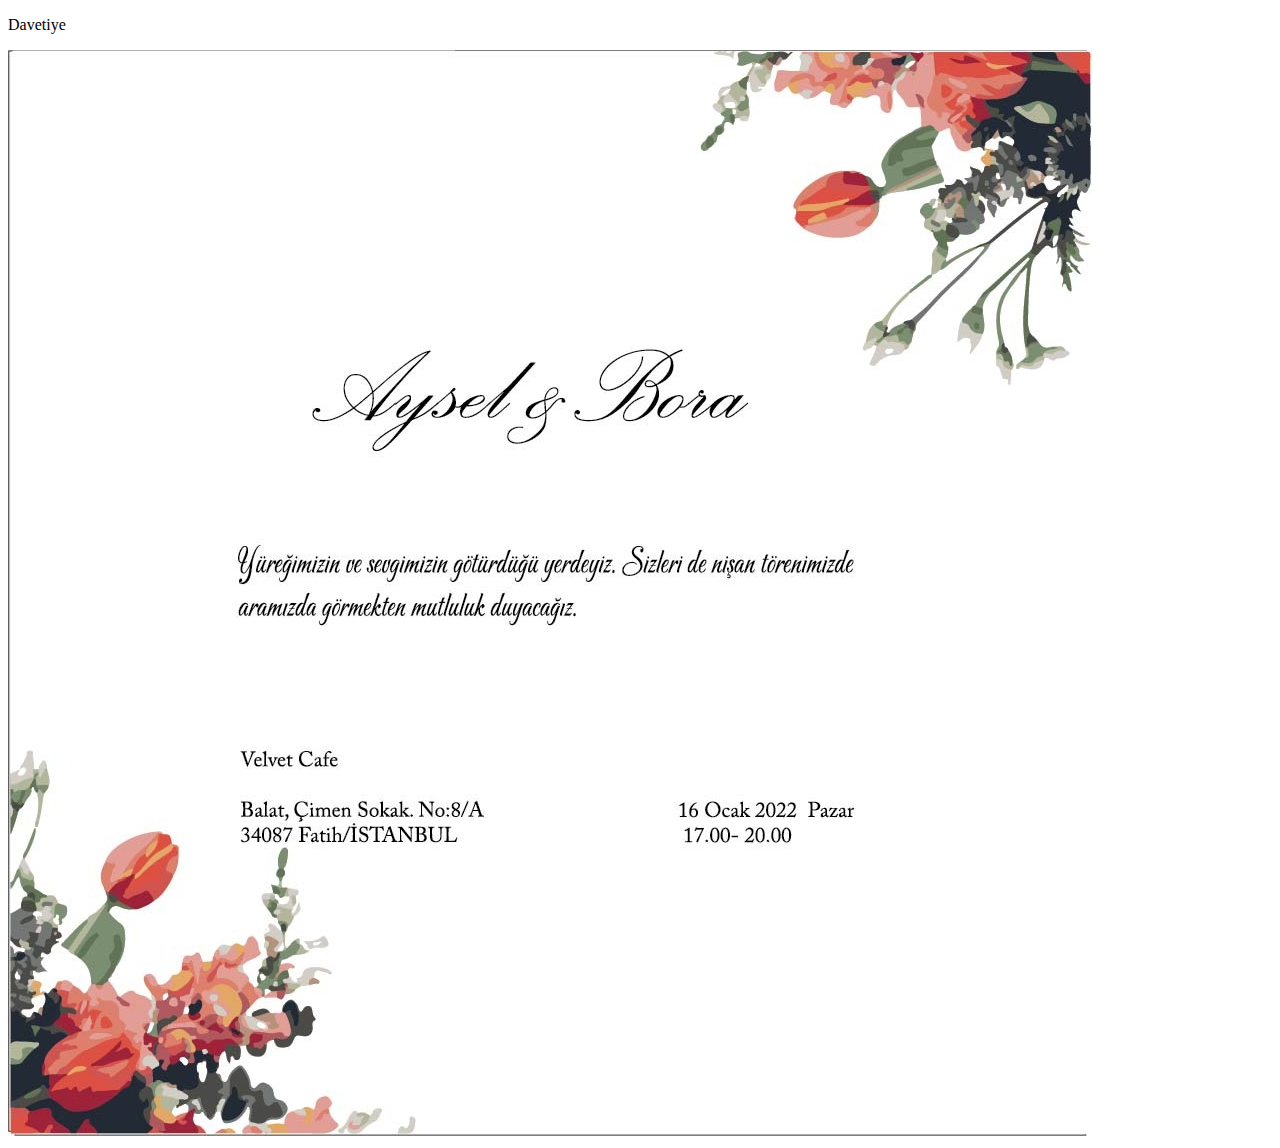
==== docs/davetiye/index.html @ 4ba1875a "davetive image full url" ====
<!DOCTYPE html>
<html lang="en">
<head>
    <meta charset="UTF-8">
    <meta http-equiv="X-UA-Compatible" content="IE=edge">
    <meta name="viewport" content="width=device-width, initial-scale=1.0">

    <meta property="og:site_name" content="Nişan davetiyesi">
    <meta property="og:title" content="Nişan davetiyesi" />
    <meta property="og:description" content="Programa de fiestas" />
    <meta property="og:image" itemprop="image" content="https://boraaaydin.github.io/personel-web-site/davetiye/davetiye.jpeg">
    <meta property="og:type" content="website" />
    <meta property="og:updated_time" content="1440432930" />

    <title>Document</title>
</head>
<body>
    <p>Davetiye</p>
    <img class="responsive-image" src="davetiye.jpeg">
</body>
</html>
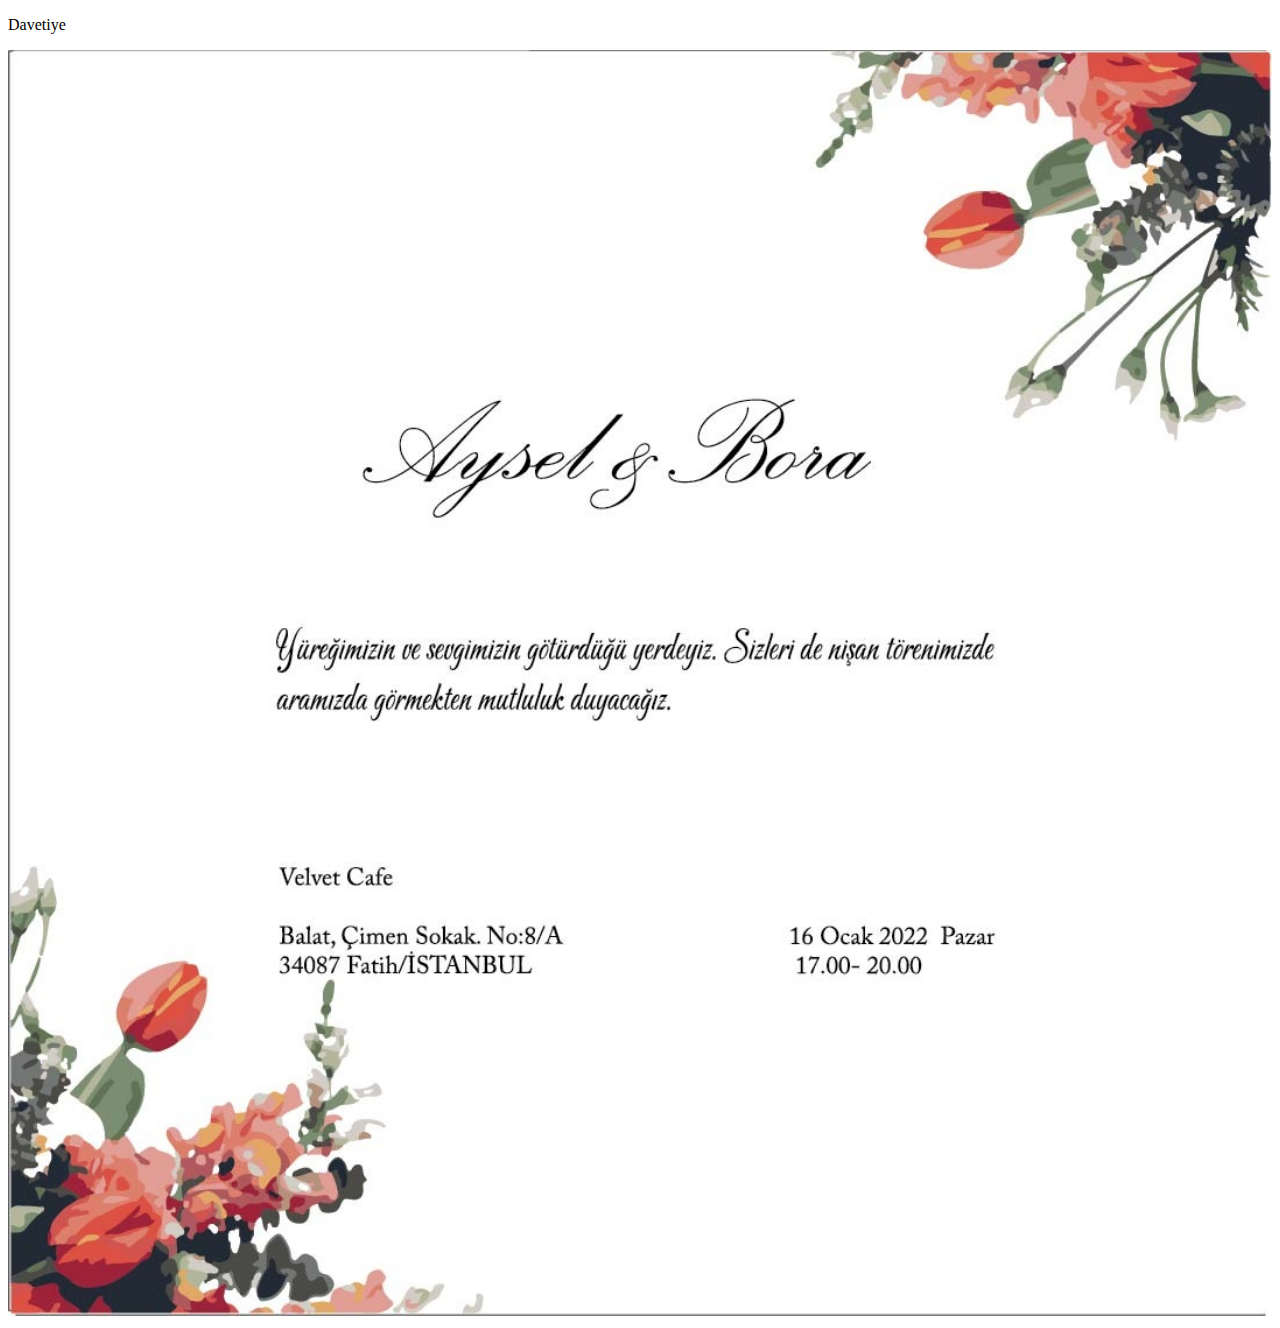
==== commit 350334cf: "add css" ====
--- a/docs/davetiye/index.html
+++ b/docs/davetiye/index.html
@@ -11,7 +11,7 @@
     <meta property="og:image" itemprop="image" content="https://boraaaydin.github.io/personel-web-site/davetiye/davetiye.jpeg">
     <meta property="og:type" content="website" />
     <meta property="og:updated_time" content="1440432930" />
-
+    <link rel="stylesheet" href="davetiye.css">
     <title>Document</title>
 </head>
 <body>
--- a/docs/davetiye/davetiye.css
+++ b/docs/davetiye/davetiye.css
@@ -0,0 +1,4 @@
+.responsive-image {
+    width: 100%;
+    height: auto;
+  }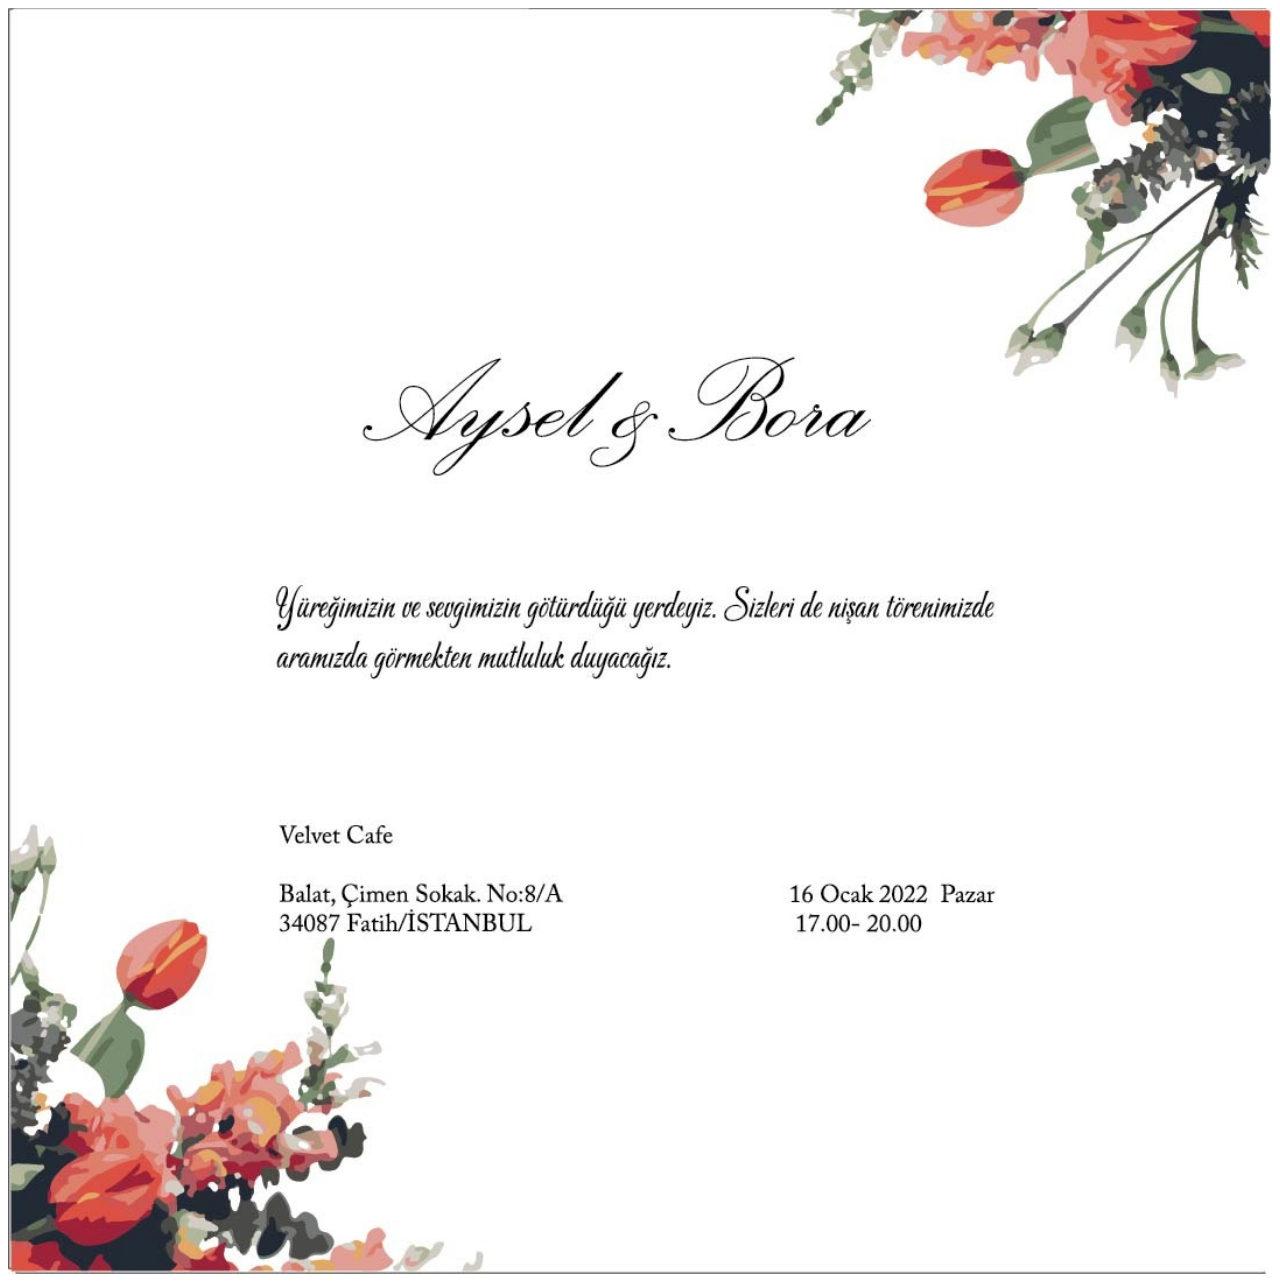
==== commit 6daabcec: "fix meta" ====
--- a/docs/davetiye/index.html
+++ b/docs/davetiye/index.html
@@ -5,17 +5,37 @@
     <meta http-equiv="X-UA-Compatible" content="IE=edge">
     <meta name="viewport" content="width=device-width, initial-scale=1.0">
 
+    <!-- MS, fb & Whatsapp -->
+
+    <!-- MS Tile - for Microsoft apps-->
+    <meta name="msapplication-TileImage" content="https://boraaaydin.github.io/personel-web-site/davetiye/davetiye.jpeg">    
+
+    <!-- fb & Whatsapp -->
+
+    <!-- Site Name, Title, and Description to be displayed -->
     <meta property="og:site_name" content="Nişan davetiyesi">
-    <meta property="og:title" content="Nişan davetiyesi" />
-    <meta property="og:description" content="Programa de fiestas" />
-    <meta property="og:image" itemprop="image" content="https://boraaaydin.github.io/personel-web-site/davetiye/davetiye.jpeg">
+    <meta property="og:title" content="Aysel&Bora Nişan Davetiyesi">
+    <meta property="og:description" content="Yüreğimizin ve sevgimizin götürdüğü yerdeyiz. Sizleri de nişan törenimizde aramızda görmekten mutluluk duyacağız.">
+
+    <!-- Image to display -->
+    <!-- Replace   «example.com/image01.jpg» with your own -->
+    <meta property="og:image" content="https://boraaaydin.github.io/personel-web-site/davetiye/davetiye.jpeg">
+
+    <!-- No need to change anything here -->
     <meta property="og:type" content="website" />
-    <meta property="og:updated_time" content="1440432930" />
+    <meta property="og:image:type" content="image/jpeg">
+
+    <!-- Size of image. Any size up to 300. Anything above 300px will not work in WhatsApp -->
+    <meta property="og:image:width" content="300">
+    <meta property="og:image:height" content="300">
+
+    <!-- Website to visit when clicked in fb or WhatsApp-->
+    <meta property="og:url" content="https://boraaaydin.github.io/personel-web-site/">
+
     <link rel="stylesheet" href="davetiye.css">
-    <title>Document</title>
+    <title>Bora&Aysel Nişan Davetiyesi</title>
 </head>
 <body>
-    <p>Davetiye</p>
     <img class="responsive-image" src="davetiye.jpeg">
 </body>
 </html>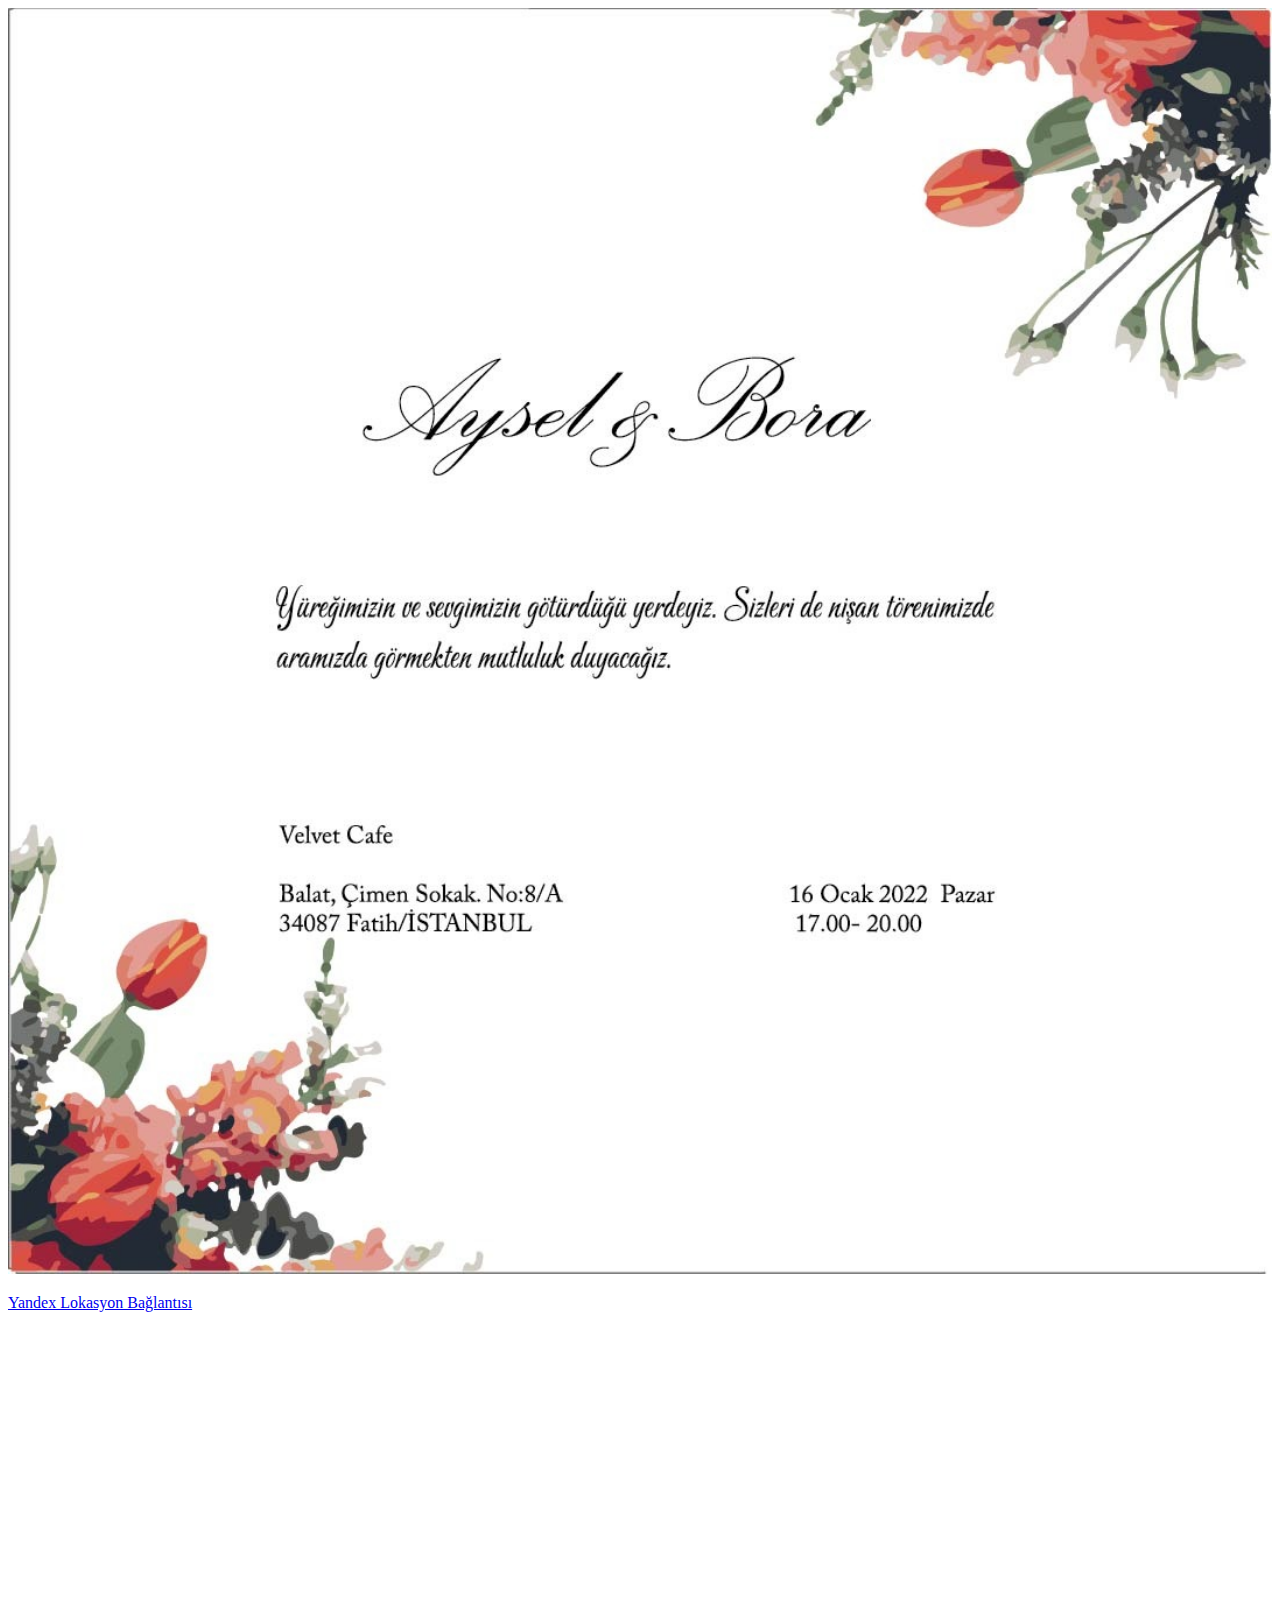
==== commit 185f3bd3: "lokasyon bilgileri" ====
--- a/docs/davetiye/index.html
+++ b/docs/davetiye/index.html
@@ -37,5 +37,9 @@
 </head>
 <body>
     <img class="responsive-image" src="davetiye.jpeg">
+    <p>
+        <a href="https://yandex.com.tr/harita/-/CCUybJsUtB">Yandex Lokasyon Bağlantısı</a>
+    </p>
+    <iframe src="https://www.google.com/maps/embed?pb=!1m18!1m12!1m3!1d12039.848947121012!2d28.949662391644257!3d41.026082118782035!2m3!1f0!2f0!3f0!3m2!1i1024!2i768!4f13.1!3m3!1m2!1s0x14cabbf2292c321f%3A0x3c0517b8c0c131d7!2sVelvet%20Cafe%2C%20Balat!5e0!3m2!1sen!2str!4v1641996441260!5m2!1sen!2str" width="600" height="450" style="border:0;" allowfullscreen="" loading="lazy"></iframe>
 </body>
 </html>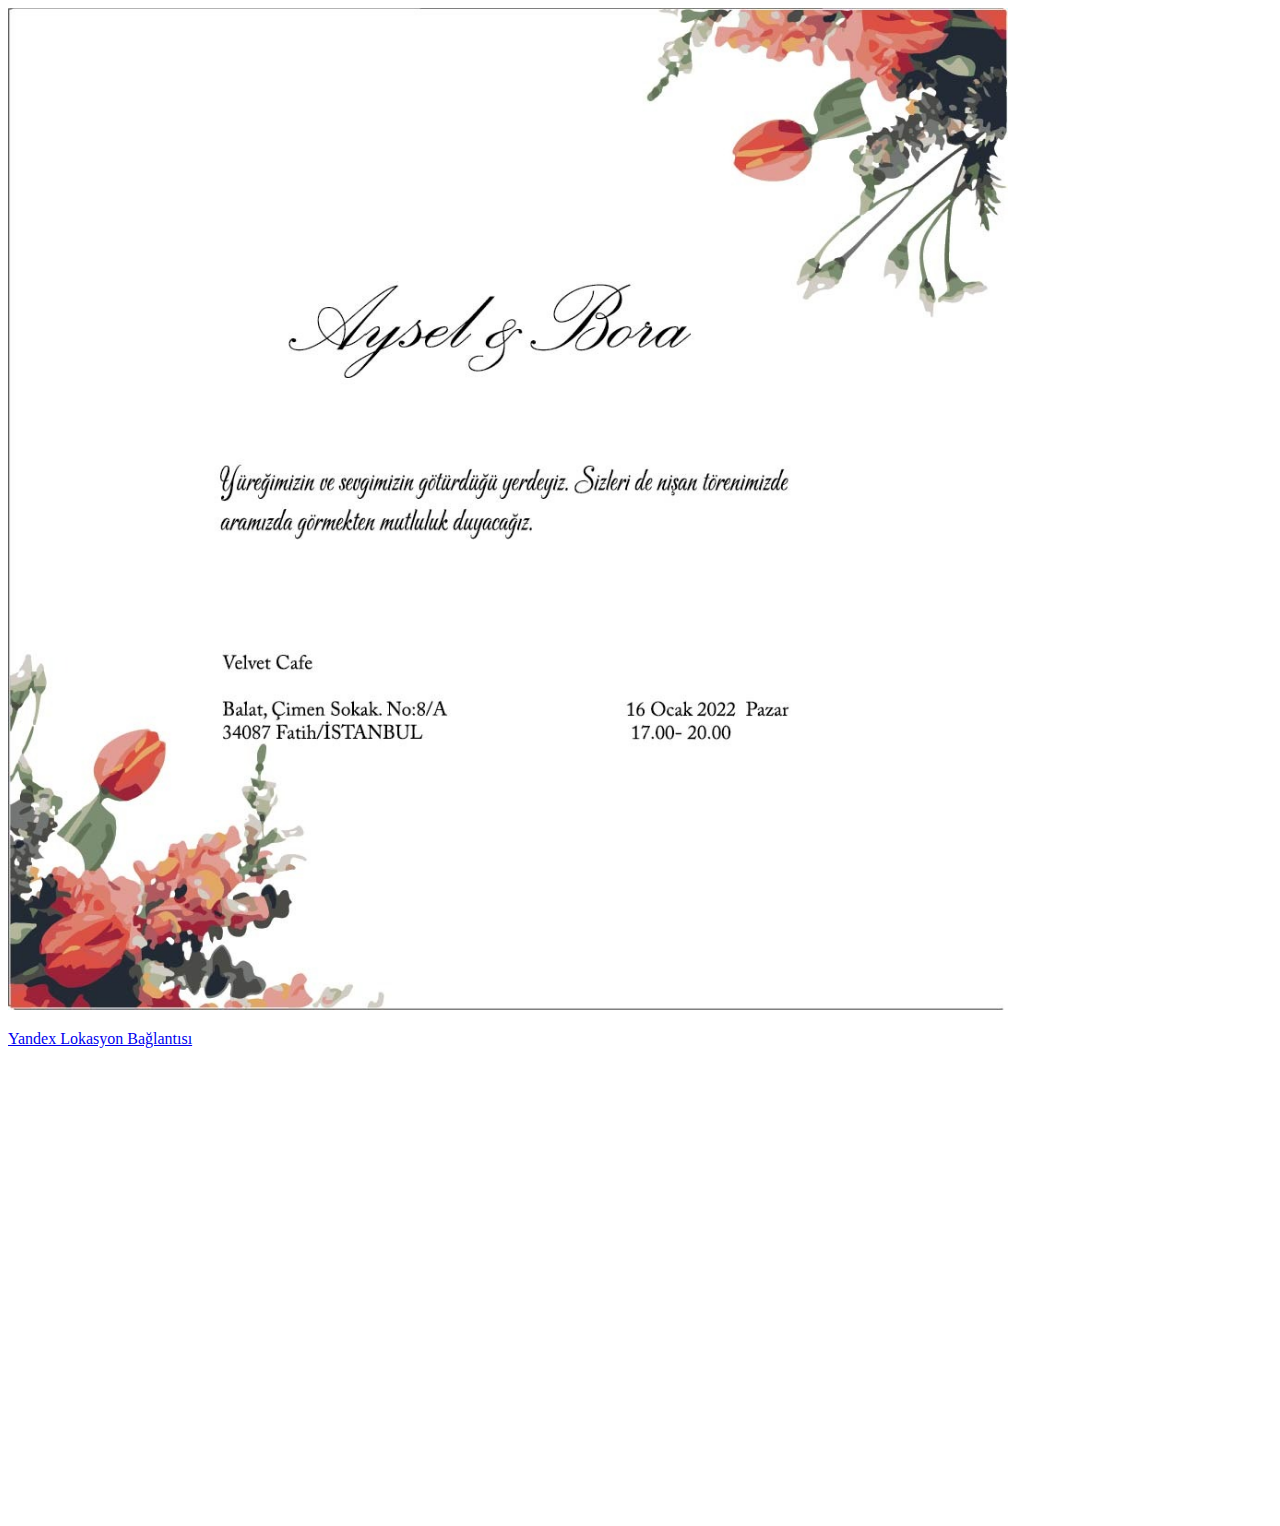
==== commit aab399f0: "fix url" ====
--- a/docs/davetiye/index.html
+++ b/docs/davetiye/index.html
@@ -30,7 +30,7 @@
     <meta property="og:image:height" content="300">
 
     <!-- Website to visit when clicked in fb or WhatsApp-->
-    <meta property="og:url" content="https://boraaaydin.github.io/personel-web-site/">
+    <meta property="og:url" content="https://boraaydin.com/">
 
     <link rel="stylesheet" href="davetiye.css">
     <title>Bora&Aysel Nişan Davetiyesi</title>
--- a/docs/davetiye/davetiye.css
+++ b/docs/davetiye/davetiye.css
@@ -1,4 +1,5 @@
 .responsive-image {
     width: 100%;
     height: auto;
+    max-width: 1000px;
   }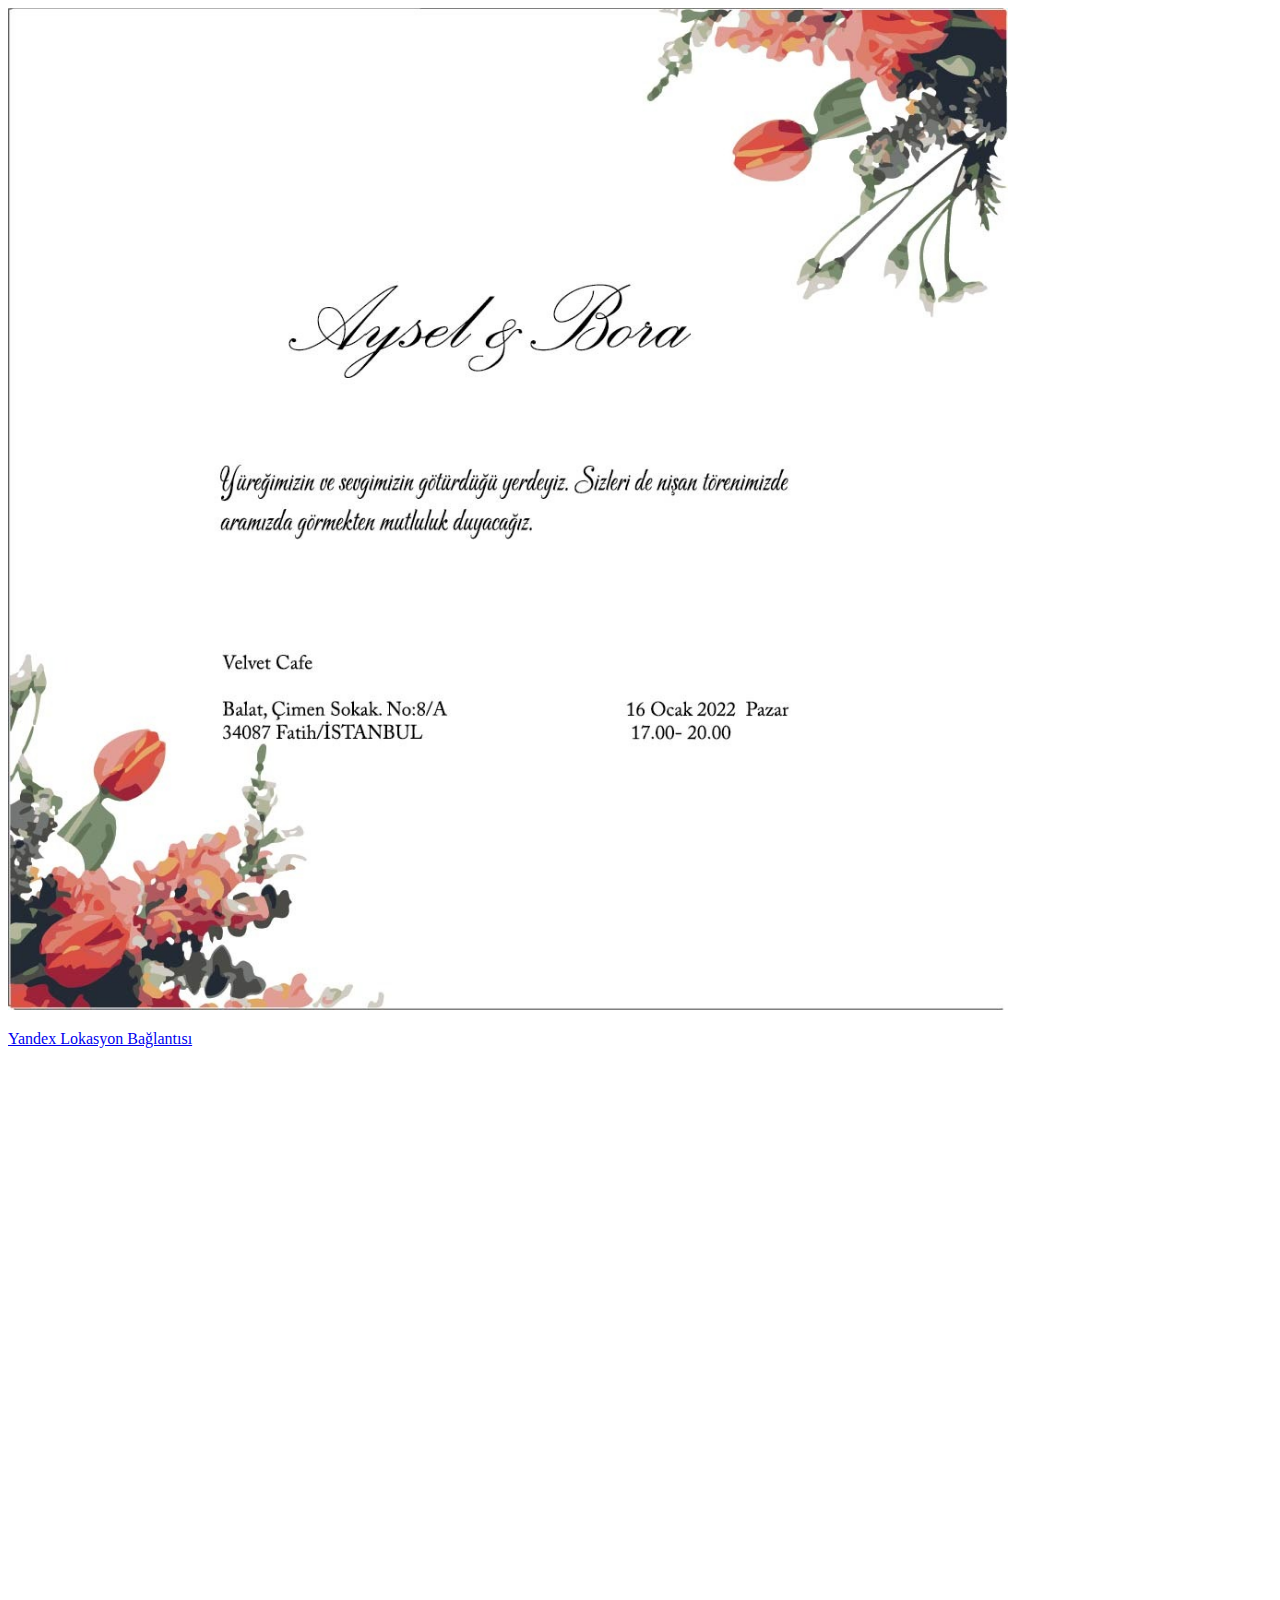
==== commit d1c5443f: "iframe responsive" ====
--- a/docs/davetiye/index.html
+++ b/docs/davetiye/index.html
@@ -8,7 +8,7 @@
     <!-- MS, fb & Whatsapp -->
 
     <!-- MS Tile - for Microsoft apps-->
-    <meta name="msapplication-TileImage" content="https://boraaaydin.github.io/personel-web-site/davetiye/davetiye.jpeg">    
+    <meta name="msapplication-TileImage" content="https://boraaydin.com/davetiye/davetiye_280x280.jpg">    
 
     <!-- fb & Whatsapp -->
 
@@ -19,7 +19,7 @@
 
     <!-- Image to display -->
     <!-- Replace   «example.com/image01.jpg» with your own -->
-    <meta property="og:image" content="https://boraaaydin.github.io/personel-web-site/davetiye/davetiye.jpeg">
+    <meta property="og:image" content="https://boraaydin.com/davetiye/davetiye_280x280.jpg">
 
     <!-- No need to change anything here -->
     <meta property="og:type" content="website" />
@@ -40,6 +40,8 @@
     <p>
         <a href="https://yandex.com.tr/harita/-/CCUybJsUtB">Yandex Lokasyon Bağlantısı</a>
     </p>
-    <iframe src="https://www.google.com/maps/embed?pb=!1m18!1m12!1m3!1d12039.848947121012!2d28.949662391644257!3d41.026082118782035!2m3!1f0!2f0!3f0!3m2!1i1024!2i768!4f13.1!3m3!1m2!1s0x14cabbf2292c321f%3A0x3c0517b8c0c131d7!2sVelvet%20Cafe%2C%20Balat!5e0!3m2!1sen!2str!4v1641996441260!5m2!1sen!2str" width="600" height="450" style="border:0;" allowfullscreen="" loading="lazy"></iframe>
+    <div class="iframe-container">
+        <iframe class="responsive-iframe" src="https://www.google.com/maps/embed?pb=!1m18!1m12!1m3!1d12039.848947121012!2d28.949662391644257!3d41.026082118782035!2m3!1f0!2f0!3f0!3m2!1i1024!2i768!4f13.1!3m3!1m2!1s0x14cabbf2292c321f%3A0x3c0517b8c0c131d7!2sVelvet%20Cafe%2C%20Balat!5e0!3m2!1sen!2str!4v1641996441260!5m2!1sen!2str" style="border:0;" allowfullscreen="" loading="lazy"></iframe>
+    </div>
 </body>
 </html>--- a/docs/davetiye/davetiye.css
+++ b/docs/davetiye/davetiye.css
@@ -2,4 +2,22 @@
     width: 100%;
     height: auto;
     max-width: 1000px;
+  }
+
+  .iframe-container {
+    position: relative;
+    overflow: hidden;
+    width: 100%;
+    padding-top: 56.25%; /* 16:9 Aspect Ratio (divide 9 by 16 = 0.5625) */
+  }
+  
+  /* Then style the iframe to fit in the container div with full height and width */
+  .responsive-iframe {
+    position: absolute;
+    top: 0;
+    left: 0;
+    bottom: 0;
+    right: 0;
+    width: 100%;
+    height: 100%;
   }